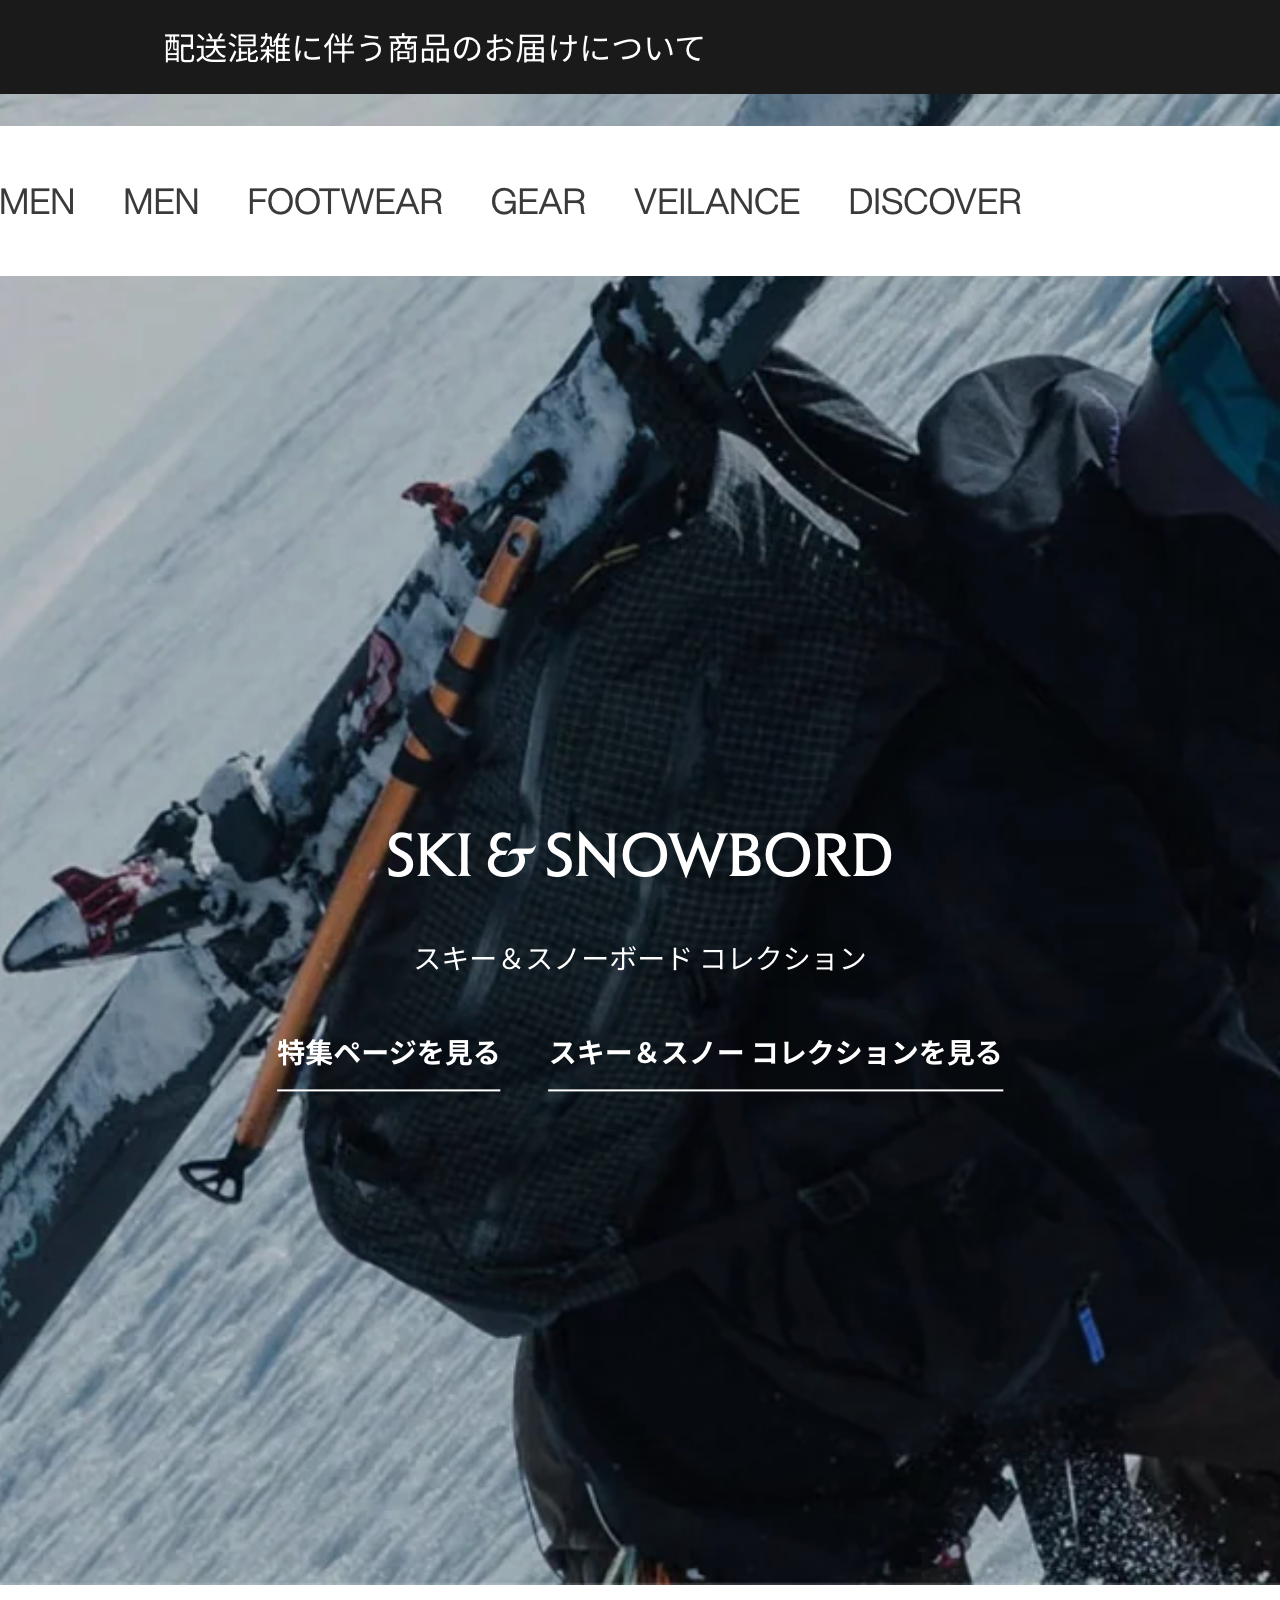
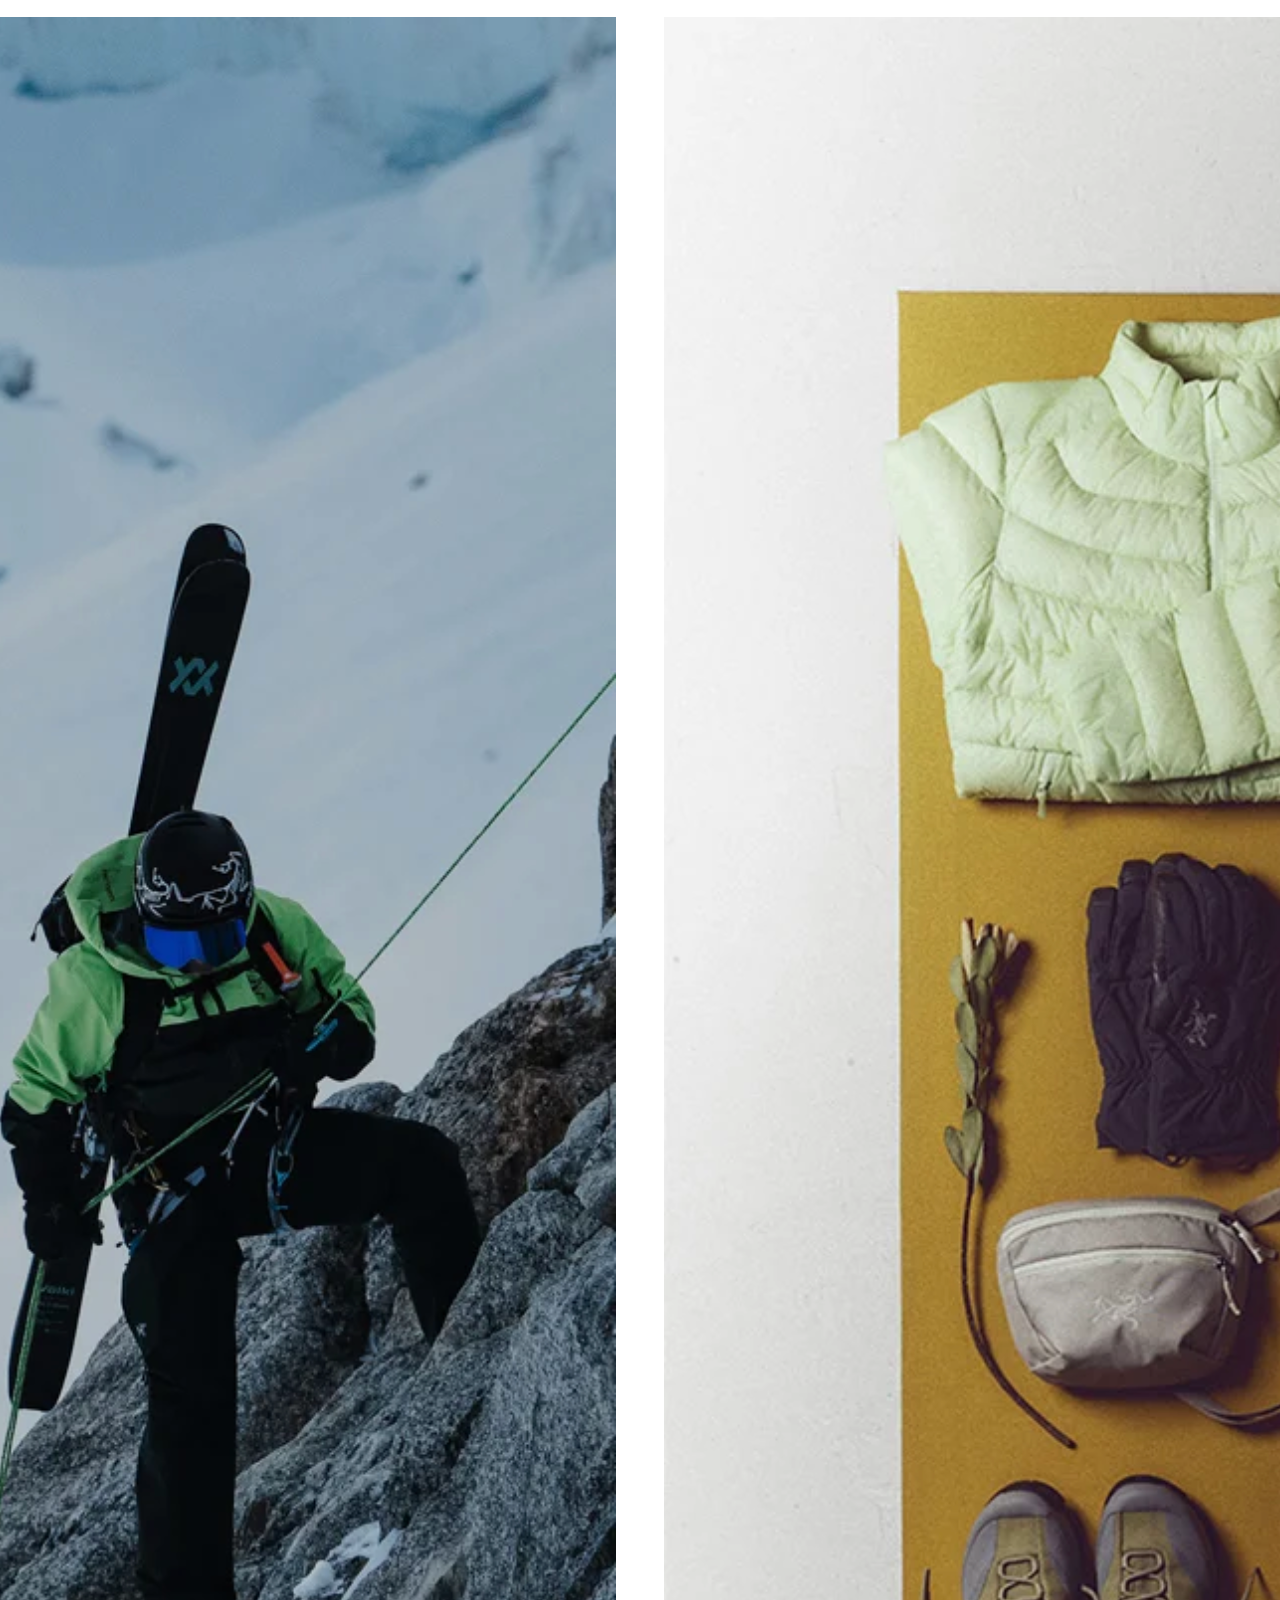
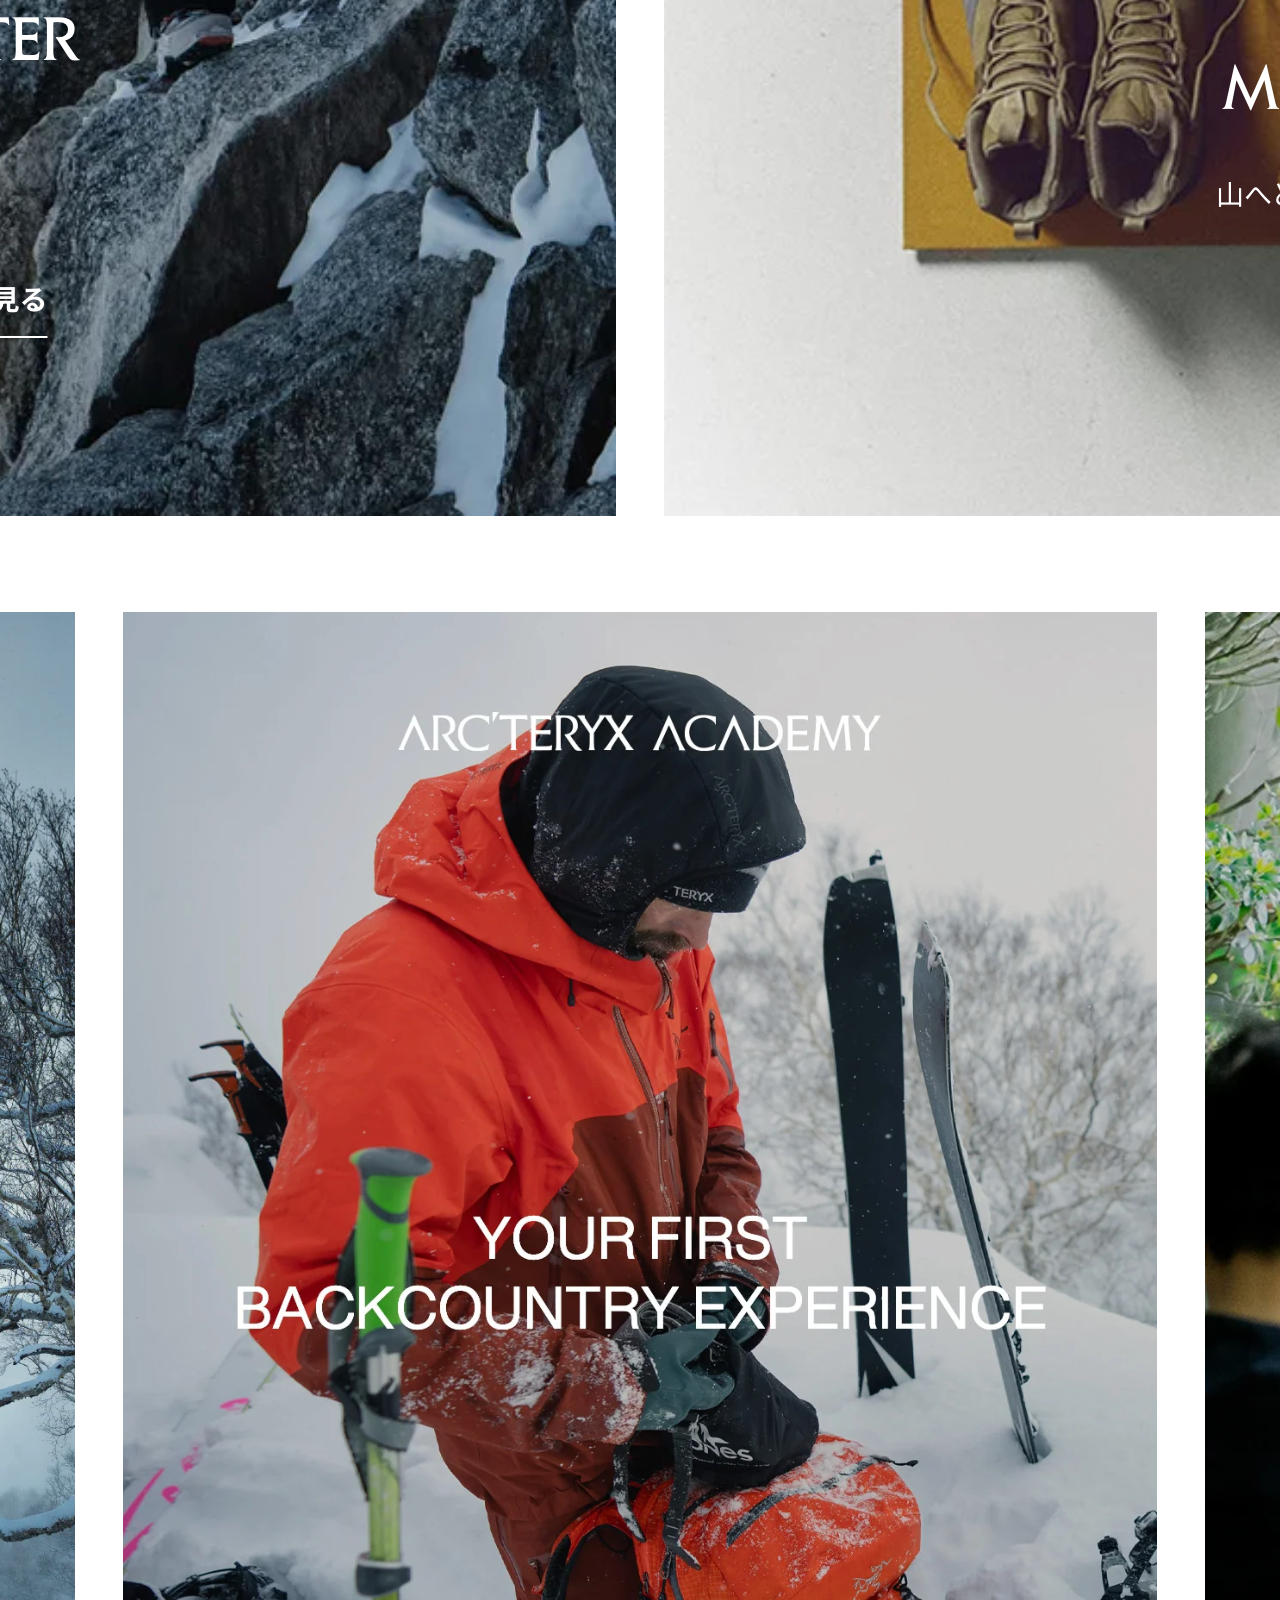
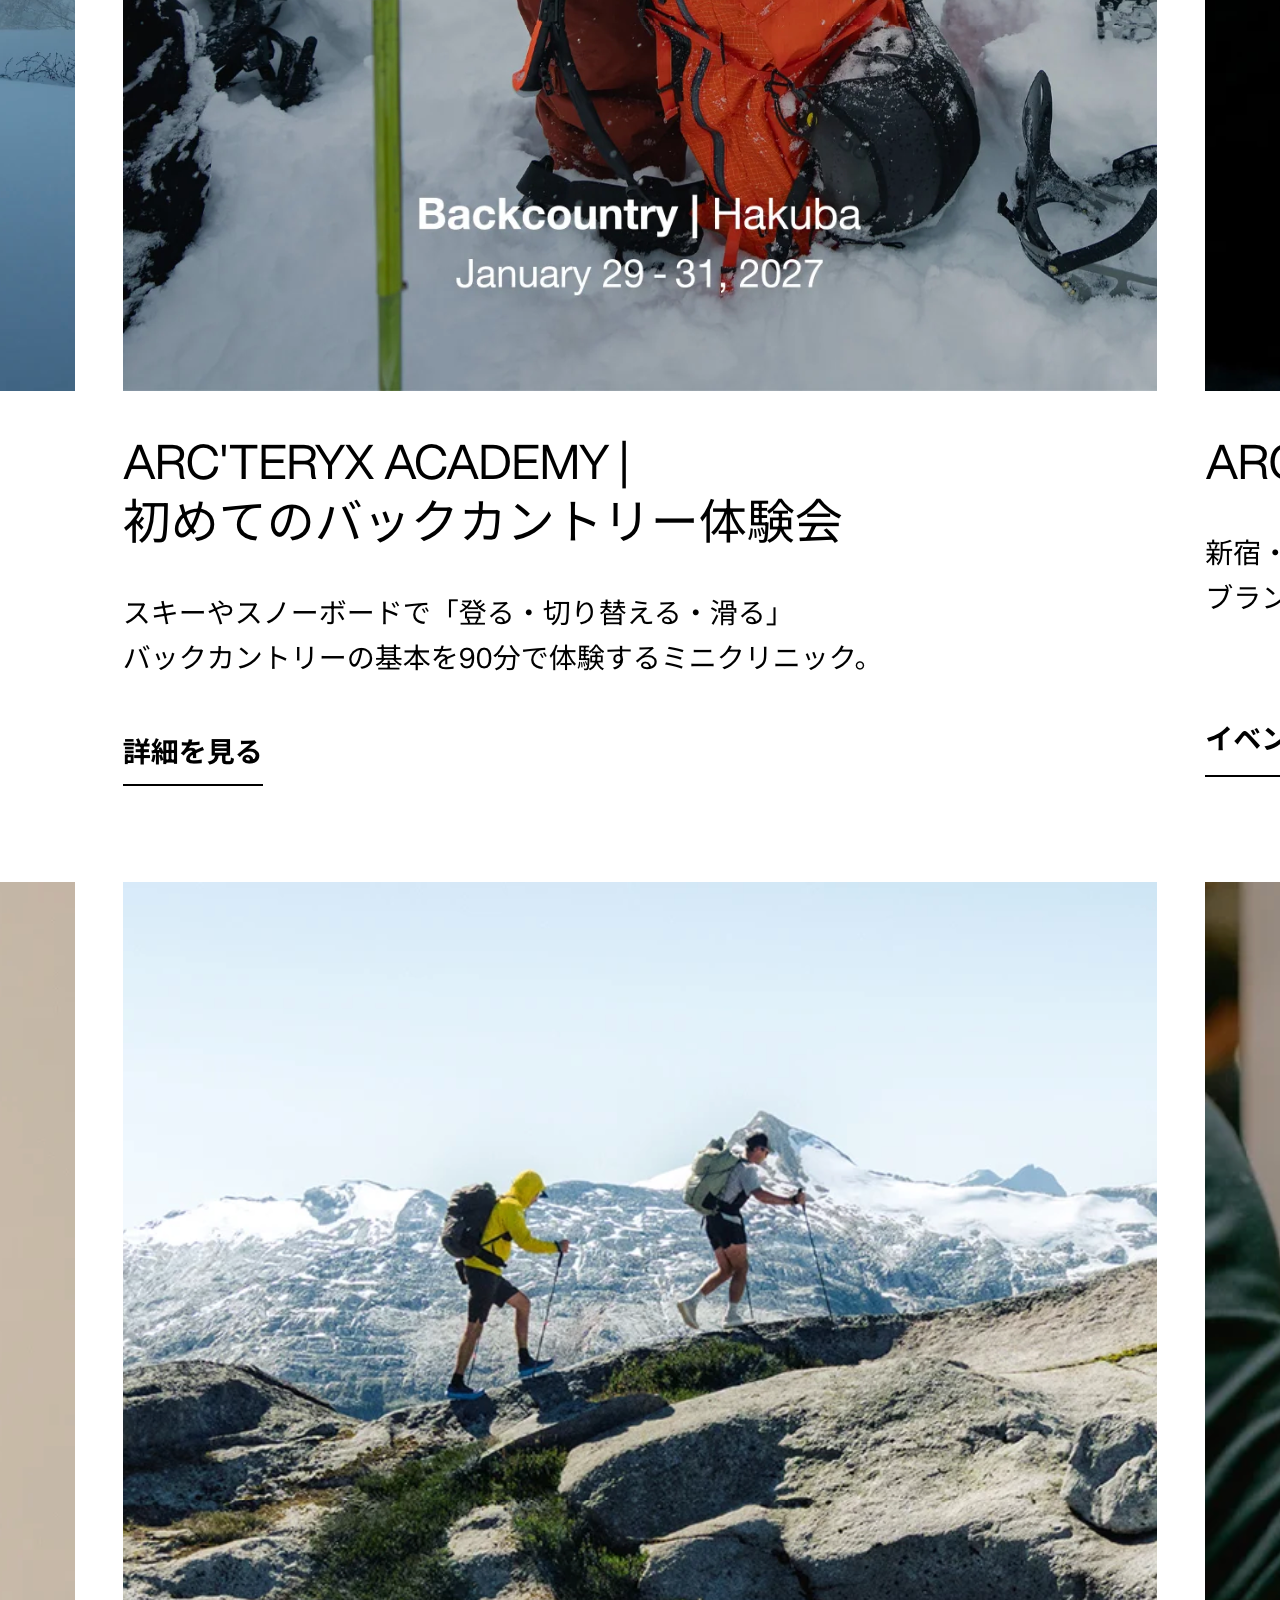
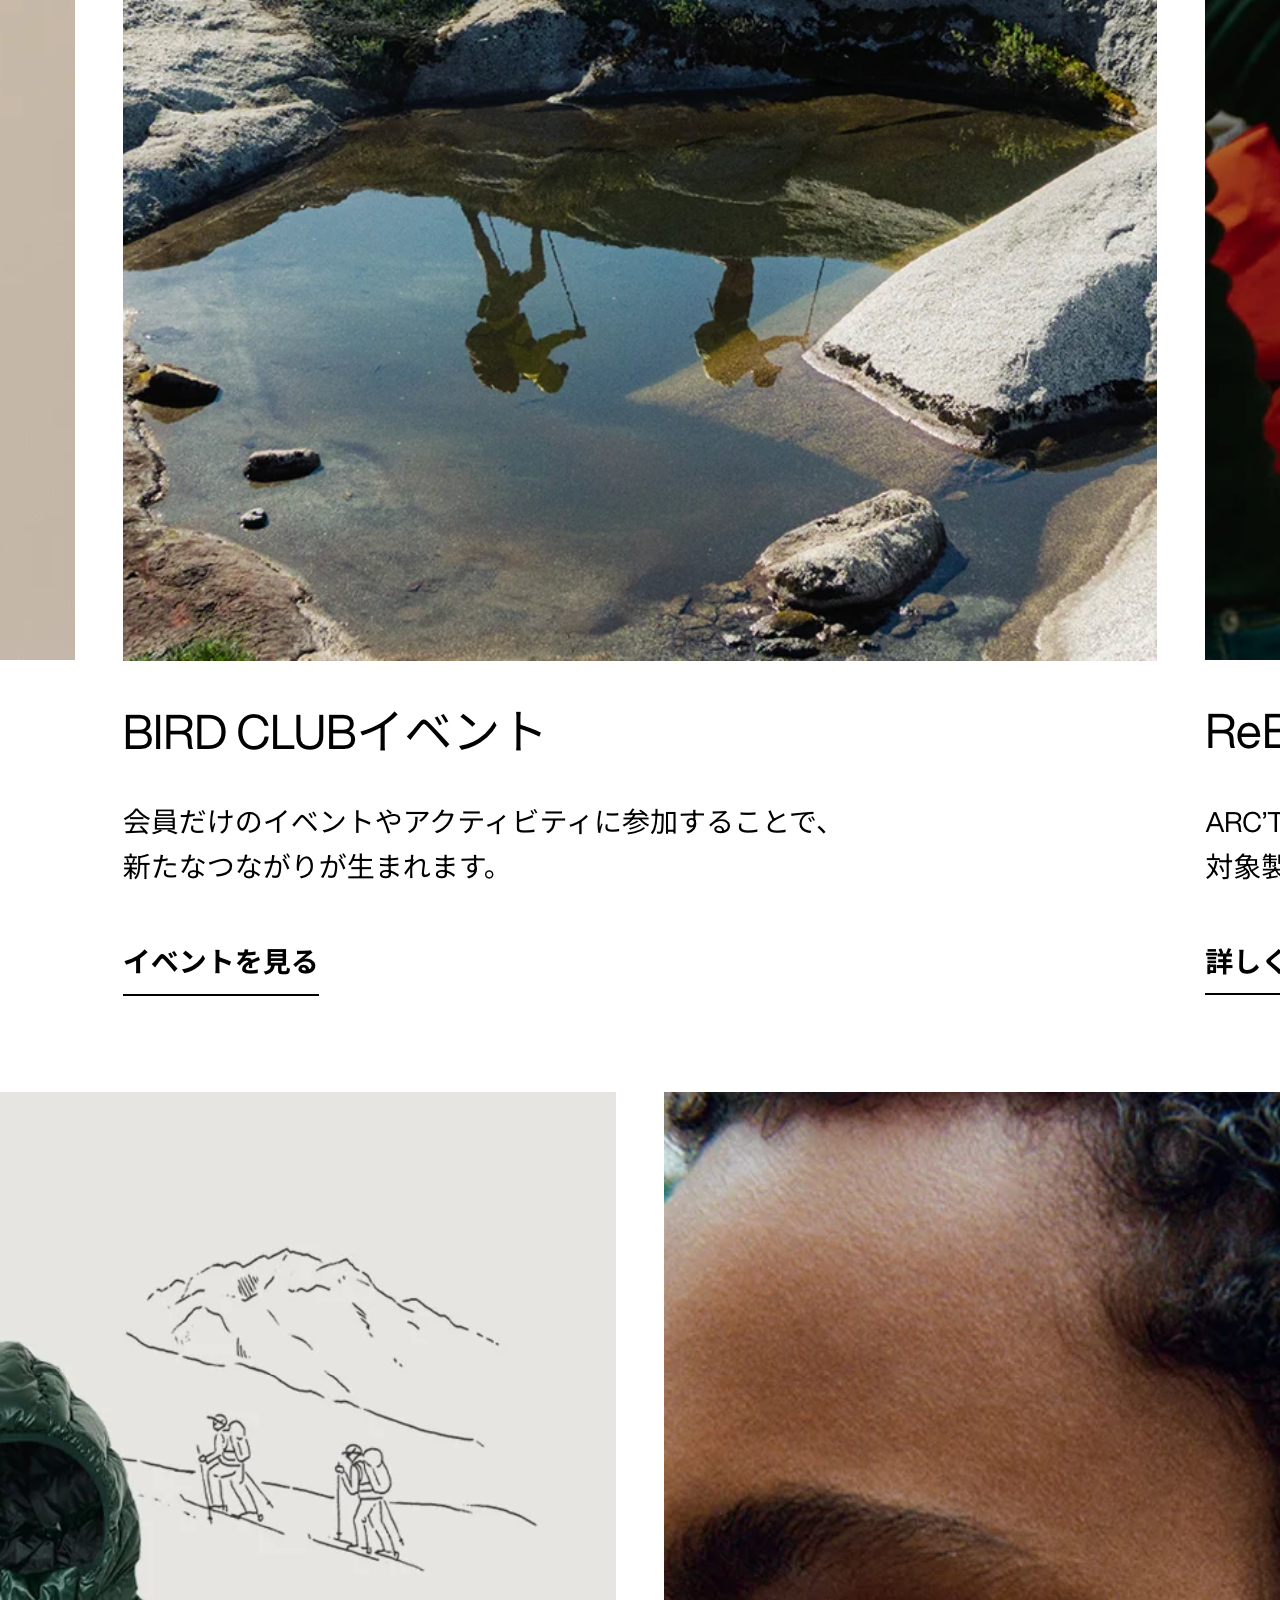
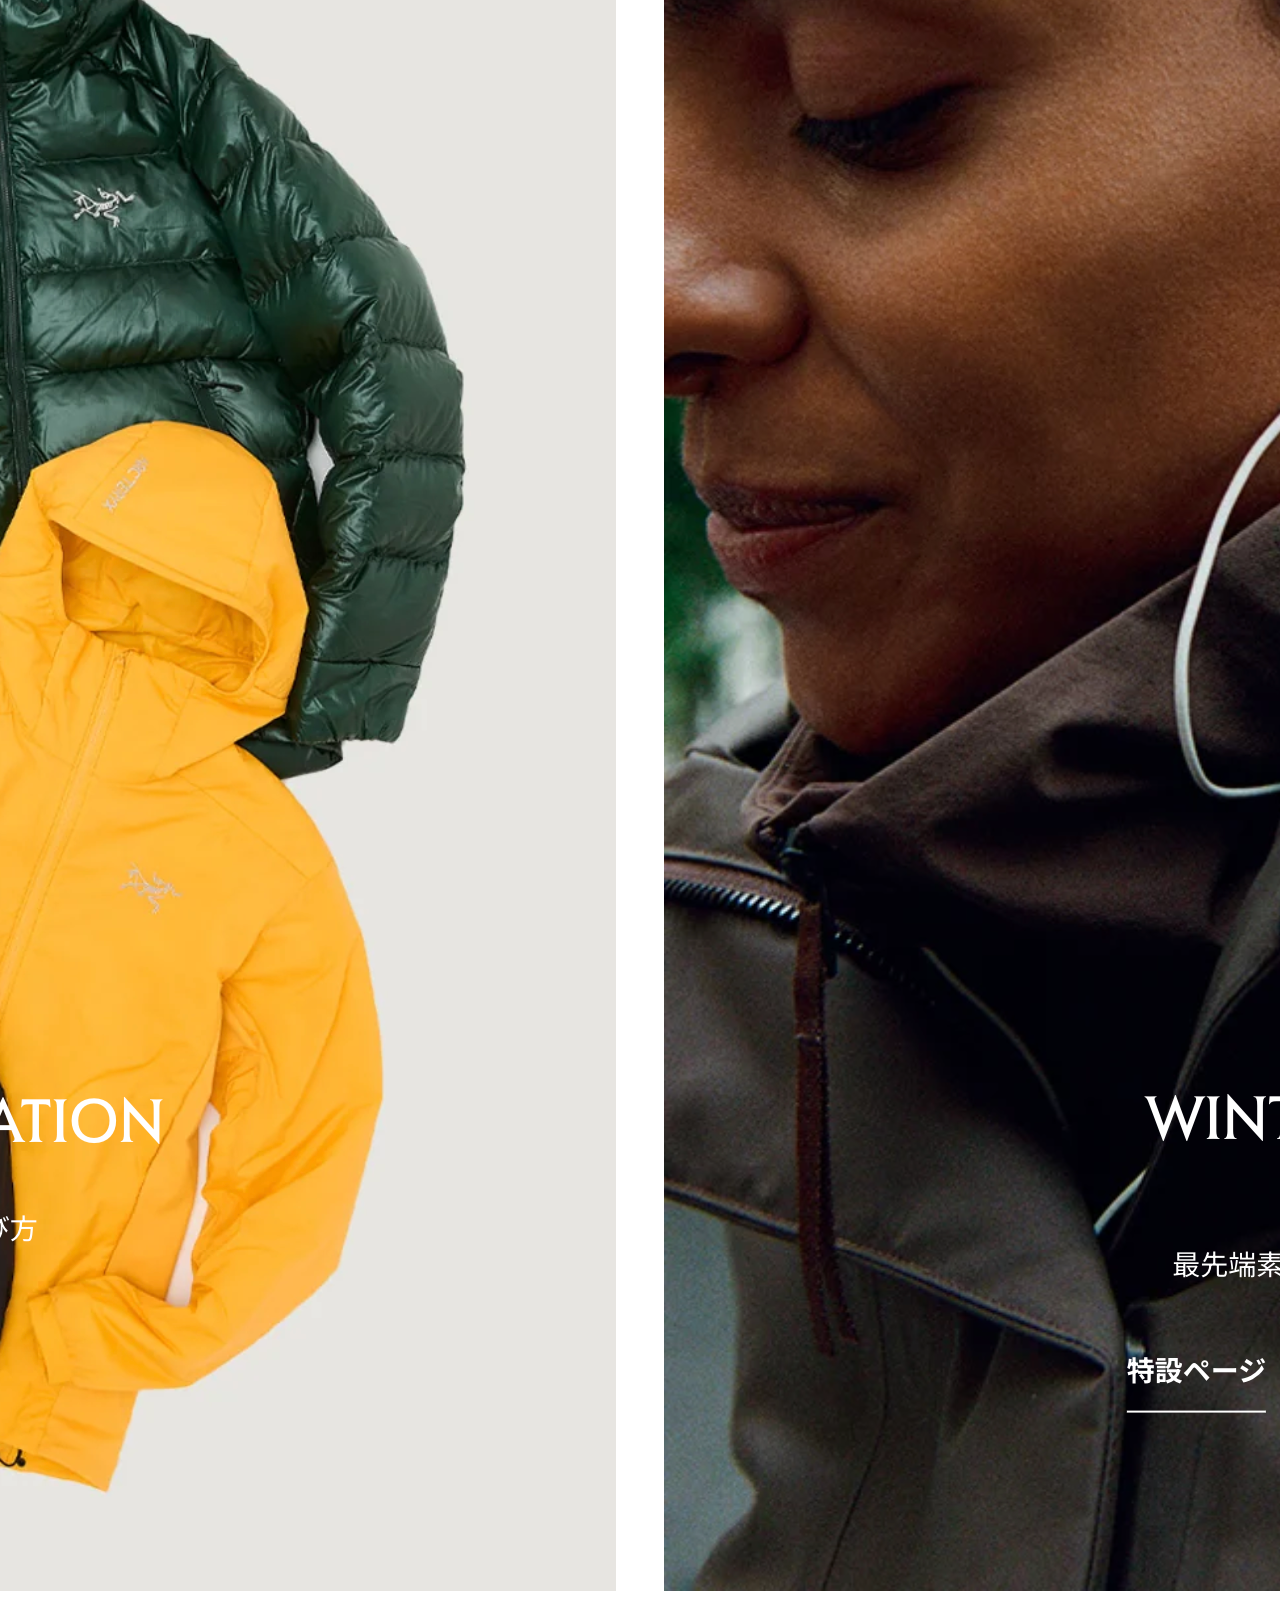
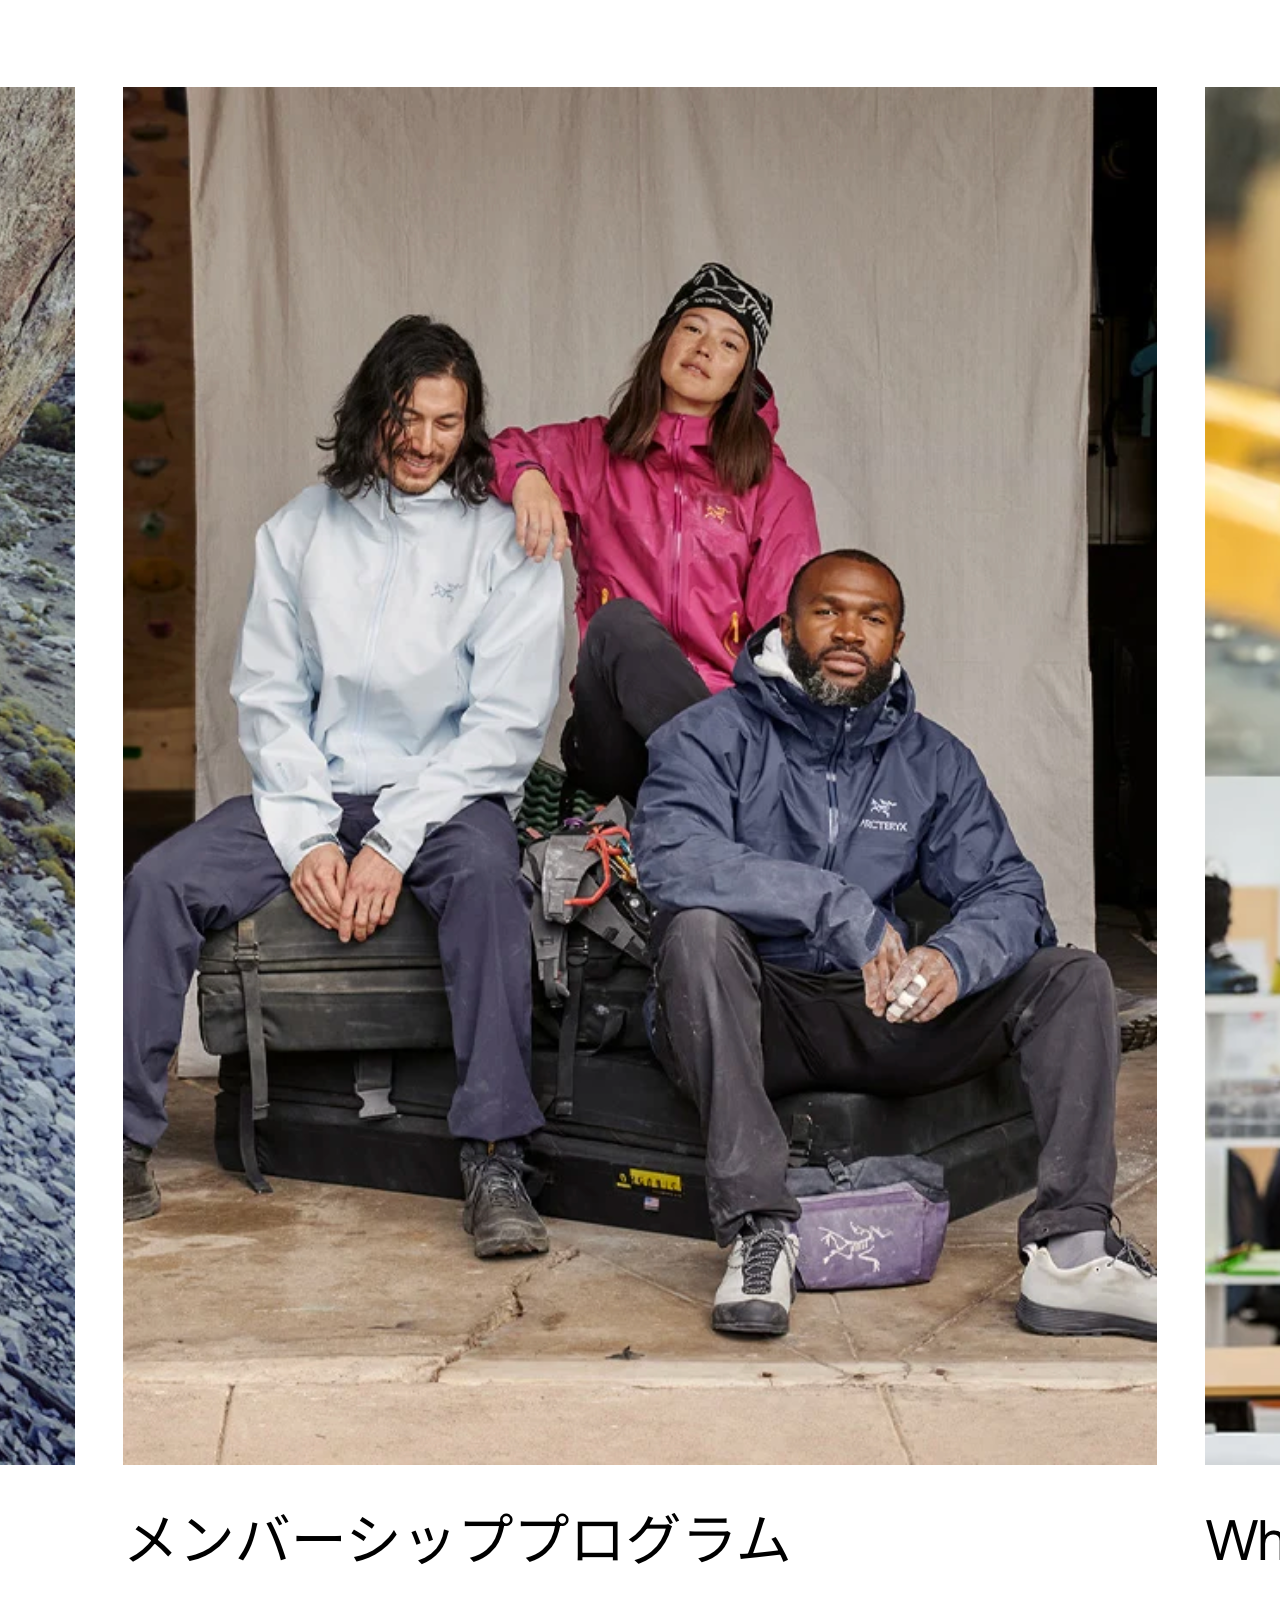
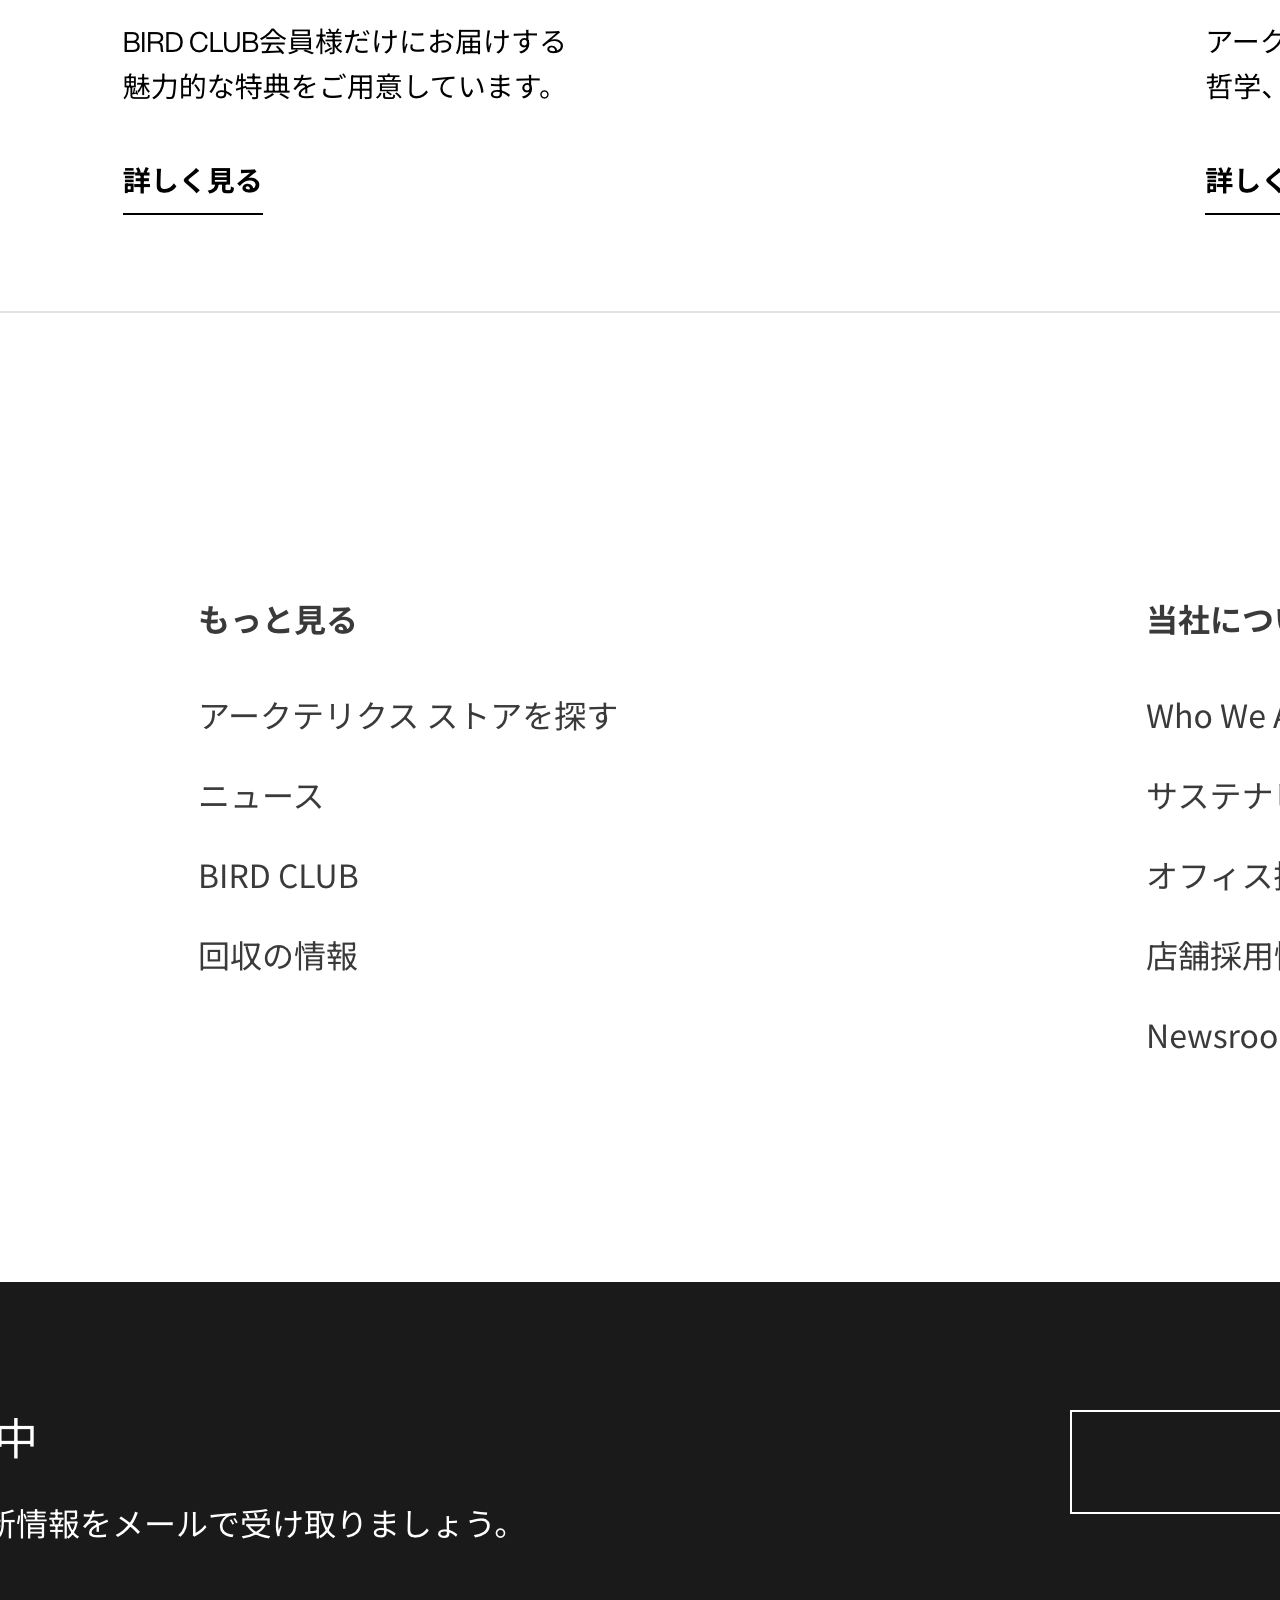
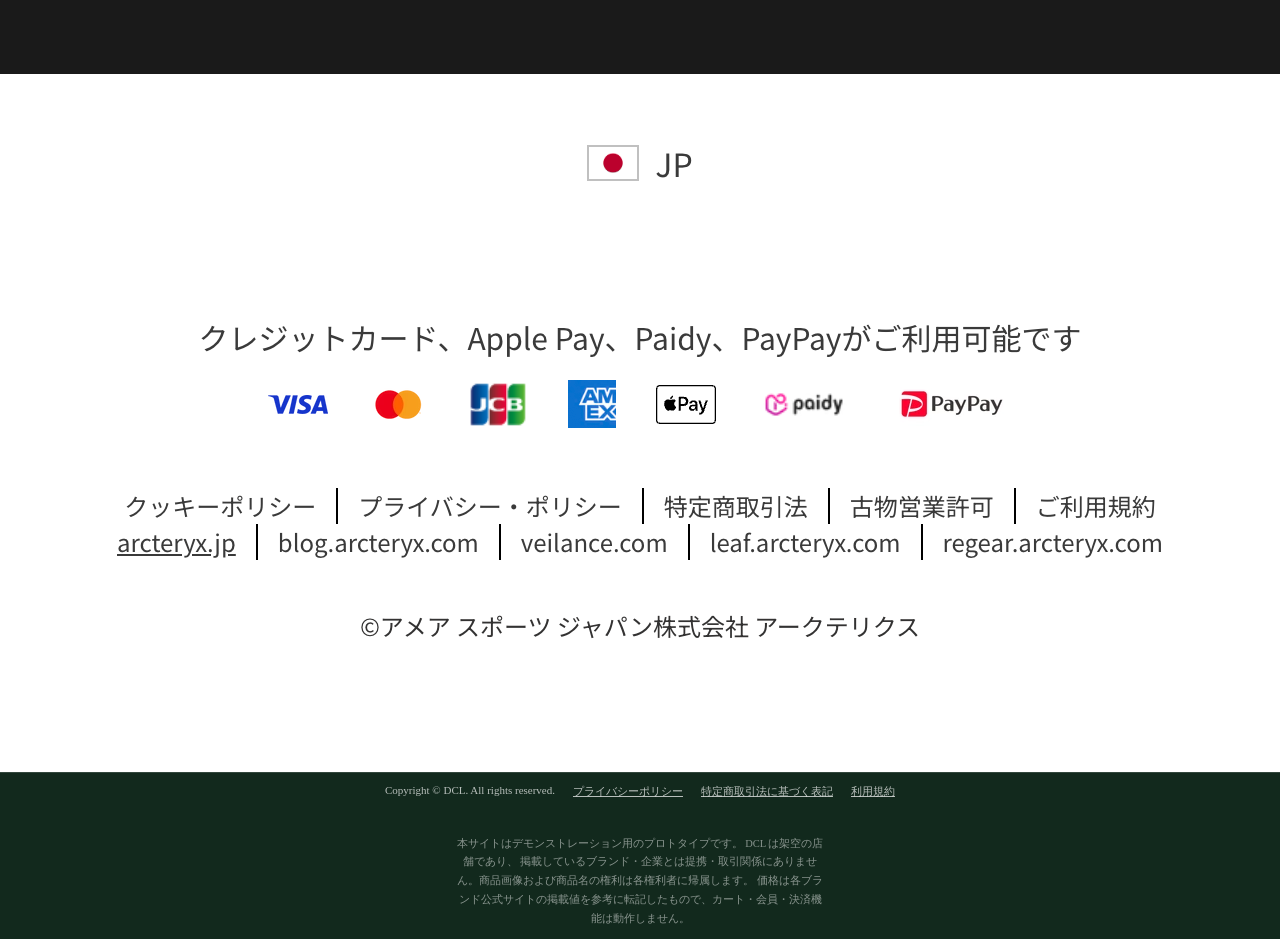
==== arc.html @ 25bb0208 "Add Arcteryx" ====
<!DOCTYPE html>
<html lang="ja">
<head>
<meta charset="UTF-8">
<meta name="viewport" content="width=device-width, initial-scale=1">
<title>ARC | Service Agent Demo</title>
<meta name="description" content="Service Agentのデモンストレーション用モックアップページです。画面キャプチャにBotBonnie WebChatを設置しています。">
<meta name="robots" content="noindex, nofollow">
<meta name="format-detection" content="telephone=no">

<style>
  /* ============================================================
     画像サイズ調整用の設定値
     --pc-img-w     : dcl-fullpage.png の実寸幅（px単位の数値のみ）
     --pc-content-w : そのキャプチャ内のコンテンツ部分の幅（px単位の数値のみ）
     例）1440px幅でキャプチャし、コンテンツ幅が1200pxの場合
         --pc-img-w: 1440;  --pc-content-w: 1200;
     ※画像幅＝コンテンツ幅（両端に余白がない）ならどちらも同じ値でOK
     ============================================================ */
  :root{
    --green:#1a3b2b;
    --green-d:#12291d;
    --pc-img-w: 1200;
    --pc-content-w: 1200;
    --bp-pc: 1200px;   /* PC表示の下限 */
    --bp-sp: 640px;    /* スマホ画像に切り替える上限 */
  }

  html,body{margin:0;padding:0;}
  html,body{overflow-x:hidden;}   /* 画面幅を超えた部分はカット（横スクロールを出さない） */
  body{
    background:#fff;
    -webkit-text-size-adjust:100%;
  }
  a{color:inherit;text-decoration:none}
  .page{
    display:flex;
    justify-content:center;        /* 中央揃え（左右均等にカット） */
    align-items:flex-start;
    width:100%;
    overflow:hidden;
  }
  .page__img{
    display:block;
    flex:none;
    height:auto;
    max-width:none;                /* 既定の縮小を無効化 */
    width:auto;                    /* 幅1200px以上：リサイズなし＝実寸100%表示 */
    image-rendering:auto;
  }

/* ---------- フッター ---------- */
.footer{background:var(--green-d);color:rgba(255,255,255,.86);font-size:12px}
.footer__top{
  max-width:var(--max);margin:0 auto;padding:clamp(30px,4vw,52px) var(--pad) clamp(20px,2.6vw,34px);
  display:grid;grid-template-columns:minmax(0,1fr) auto;gap:28px;align-items:start;
  border-bottom:1px solid rgba(255,255,255,.14);
}
.footer__signup-lead{font-family:var(--font-display);font-size:13px;font-weight:700;letter-spacing:.06em;color:#fff;margin-bottom:12px}
.signup{display:flex;gap:8px;max-width:460px}
.signup input{
  flex:1 1 auto;min-width:0;padding:11px 14px;border:1px solid rgba(255,255,255,.35);background:transparent;color:#fff;font-size:13px;border-radius:var(--radius);
}
.signup input::placeholder{color:rgba(255,255,255,.55)}
.signup .btn--solid{background:#fff;color:var(--green-d);border-color:#fff;white-space:nowrap}
.signup .btn--solid:hover{background:rgba(255,255,255,.85)}
.footer__note{font-size:11px;color:rgba(255,255,255,.6);margin-top:9px}
.footer__note a{text-decoration:underline}
.footer__social-lead{font-size:11px;letter-spacing:.1em;color:rgba(255,255,255,.7);margin-bottom:10px}
.footer__social ul{display:flex;gap:10px}
.footer__social a{
  width:32px;height:32px;border-radius:50%;border:1px solid rgba(255,255,255,.35);
  display:grid;place-items:center;font-size:13px;
}
.footer__social a:hover{background:rgba(255,255,255,.14)}

.footer__cols{
  max-width:var(--max);margin:0 auto;padding:clamp(26px,3.4vw,44px) var(--pad);
  display:grid;grid-template-columns:repeat(4,1fr);gap:clamp(18px,2.6vw,40px);
}
.footer__col h3{font-size:12px;font-weight:700;color:#fff;letter-spacing:.08em;margin-bottom:12px}
.footer__col li{margin-bottom:8px}
.footer__col a{color:rgba(255,255,255,.78)}
.footer__col a:hover{color:#fff;text-decoration:underline}

.footer__bottom{
  border-top:1px solid rgba(255,255,255,.14);
  max-width:var(--max);margin:0 auto;padding:clamp(22px,3vw,36px) var(--pad) 40px;
  display:flex;flex-direction:column;align-items:center;gap:14px;text-align:center;
}
.footer__logo{width:min(220px,60vw);height:auto;opacity:.95}
.footer__legal{display:flex;flex-wrap:wrap;gap:6px 18px;justify-content:center;font-size:11px;color:rgba(255,255,255,.7)}
.footer__legal a{text-decoration:underline}
.footer__disclaimer{font-family:var(--font-copy);font-size:10.5px;line-height:1.8;color:rgba(255,255,255,.5);max-width:70ch}

  /* 幅1200px未満：コンテンツ部分が画面幅に揃うように拡大／縮小
     （画像に左右の余白がある場合は、その分だけ拡大して両端をカット） */
  @media (max-width: 1199.98px){
    .page__img{
      width: calc(100vw * var(--pc-img-w) / var(--pc-content-w));
    }
  }

  /* 幅480px以下：スマホ用画像（picture の source で切り替え）を画面幅ぴったりに */
  @media (max-width: 640px){
    .page__img{
      width: 100vw;
    }
  }
</style>
</head>
<body>

<!-- ============ 画面キャプチャ（1ページ・リンクなし） ============ -->
<div class="page">
  <picture>
    <source media="(max-width: 640px)" srcset="assets/arc-sp.png">
    <img class="page__img" src="assets/arc-pc.png"
         alt="デモ用キャプチャ">
  </picture>
</div>

<!-- ============ フッター ============ -->
<footer class="footer">
  <div class="footer__bottom">
    <p class="footer__legal">
      <span>Copyright © DCL. All rights reserved.</span>
      <span><a href="#">プライバシーポリシー</a></span>
      <span><a href="#">特定商取引法に基づく表記</a></span>
      <span><a href="#">利用規約</a></span>
    </p>
    <p class="footer__disclaimer">
      本サイトはデモンストレーション用のプロトタイプです。 DCL は架空の店舗であり、
      掲載しているブランド・企業とは提携・取引関係にありません。商品画像および商品名の権利は各権利者に帰属します。
      価格は各ブランド公式サイトの掲載値を参考に転記したもので、カート・会員・決済機能は動作しません。
    </p>
  </div>
</footer>
<!-- ============ BotBonnie WebChat ============ -->
<script>
  // BotBonnie の API トークン / API シークレット / CRM 暗号鍵は、静的なフロントエンドに絶対に置かないこと。
  // ↓ デモ用アカウントの Page ID に差し替えて使用
  const BOTBONNIE_PAGE_ID = "page-86eb853ff64e474aba0bb2c1";

  window.BBAsyncInit = function () {
    BB.init({
      appId: BOTBONNIE_PAGE_ID
    });
  };
</script>
<script async type="text/javascript" src="https://asset.botbonnie.com/sdk/sdk.js"></script>
</body>
</html>
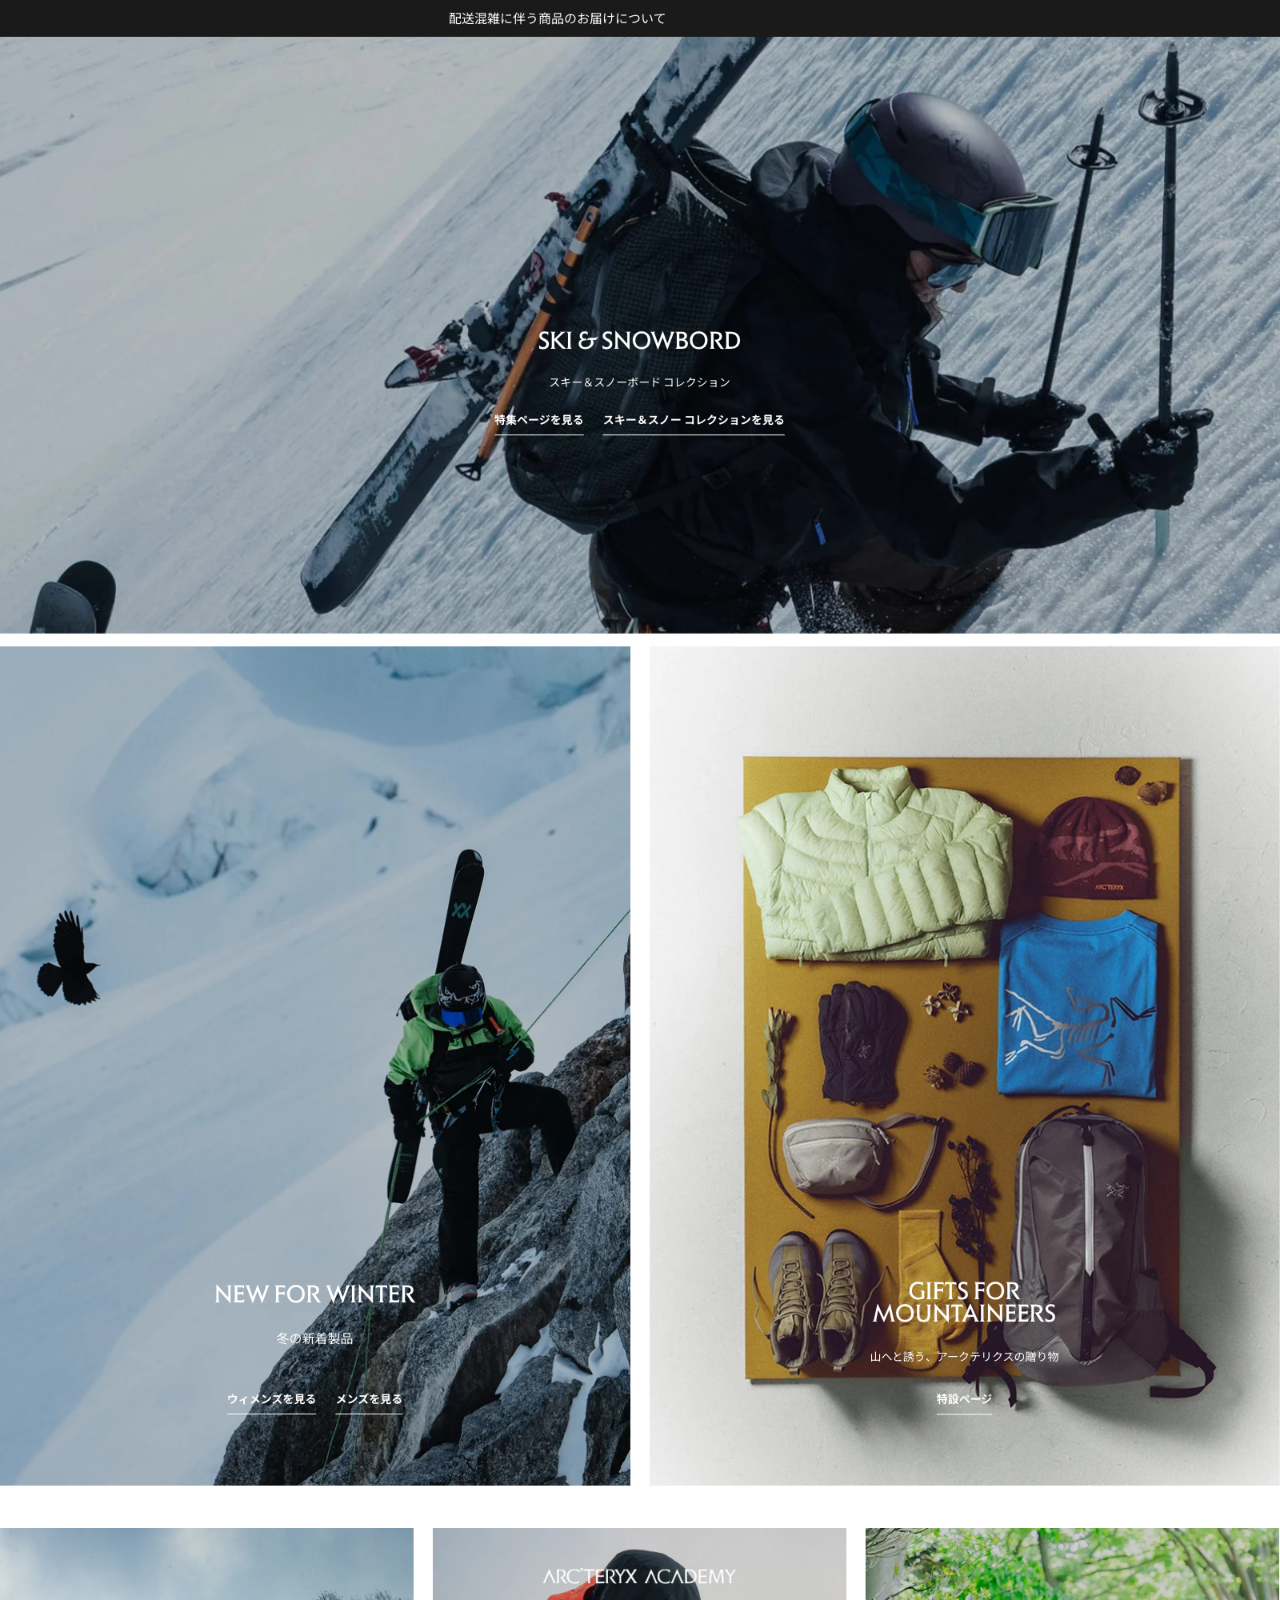
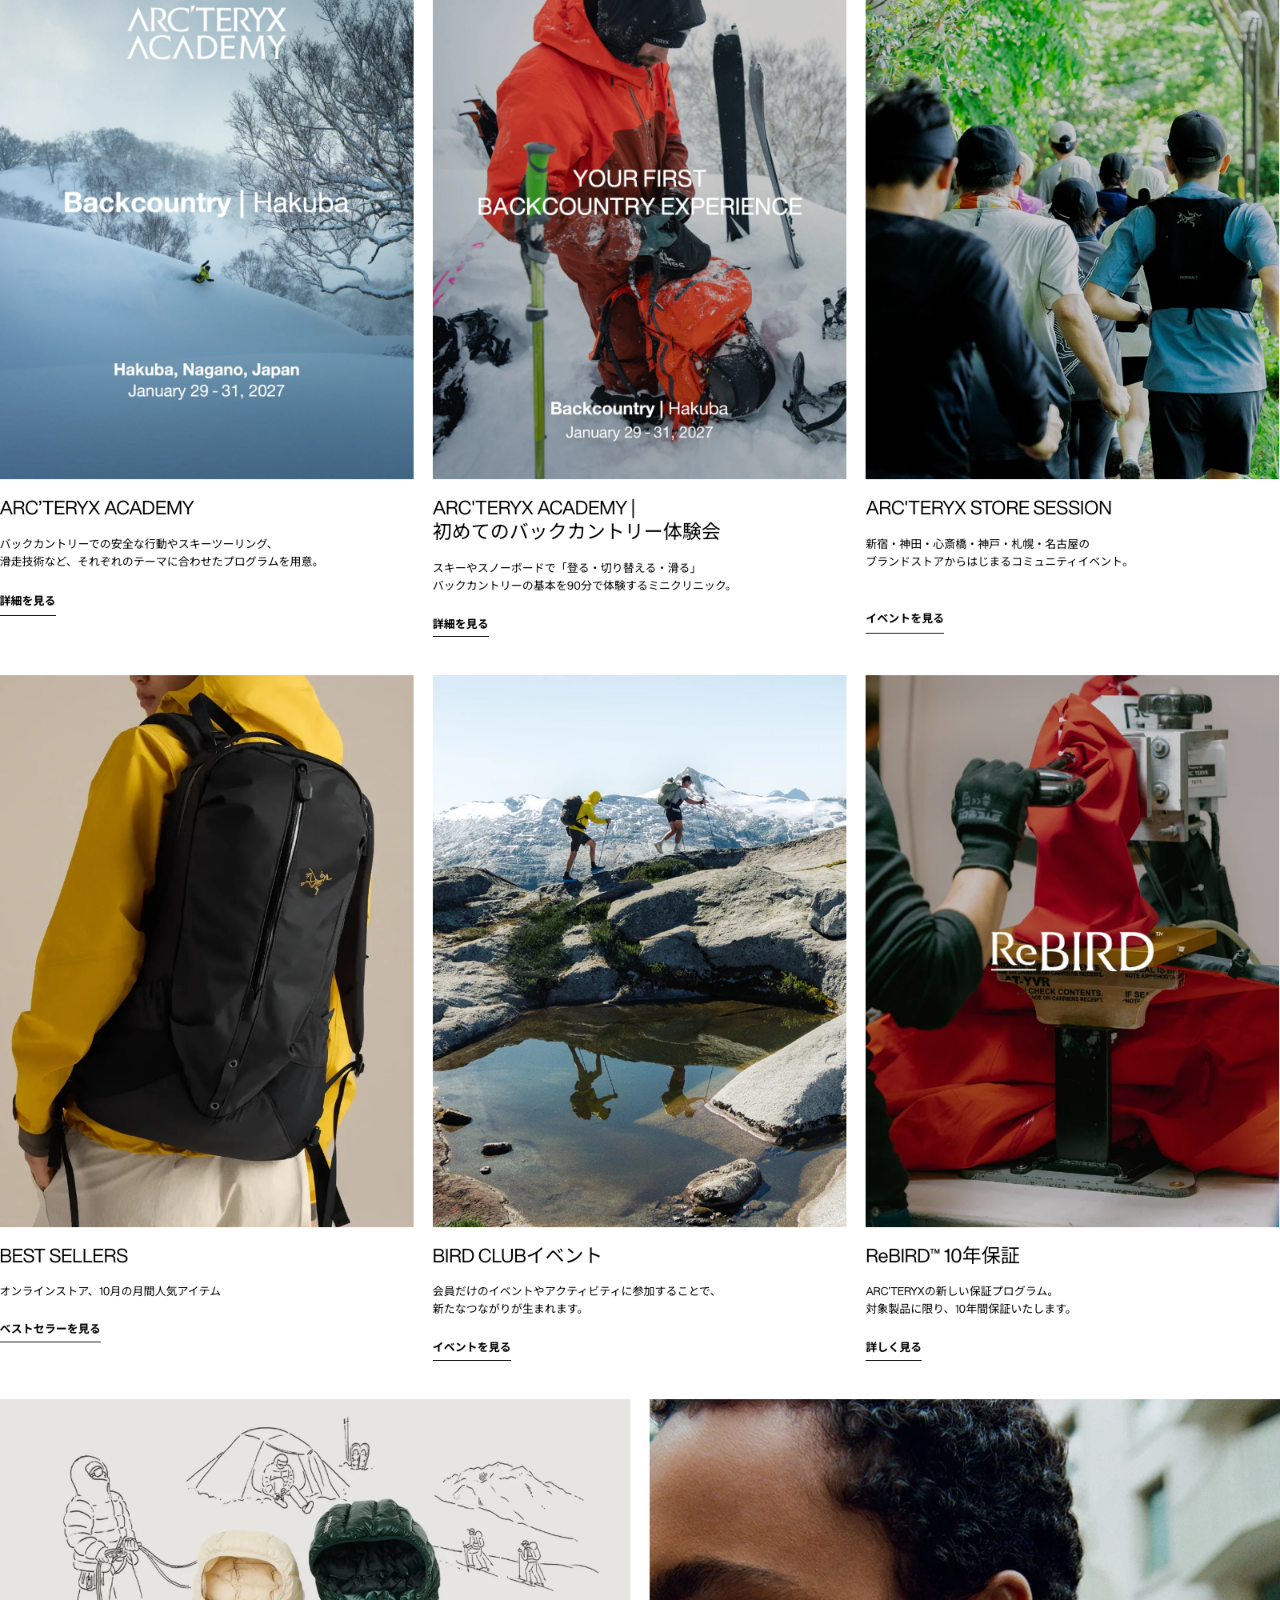
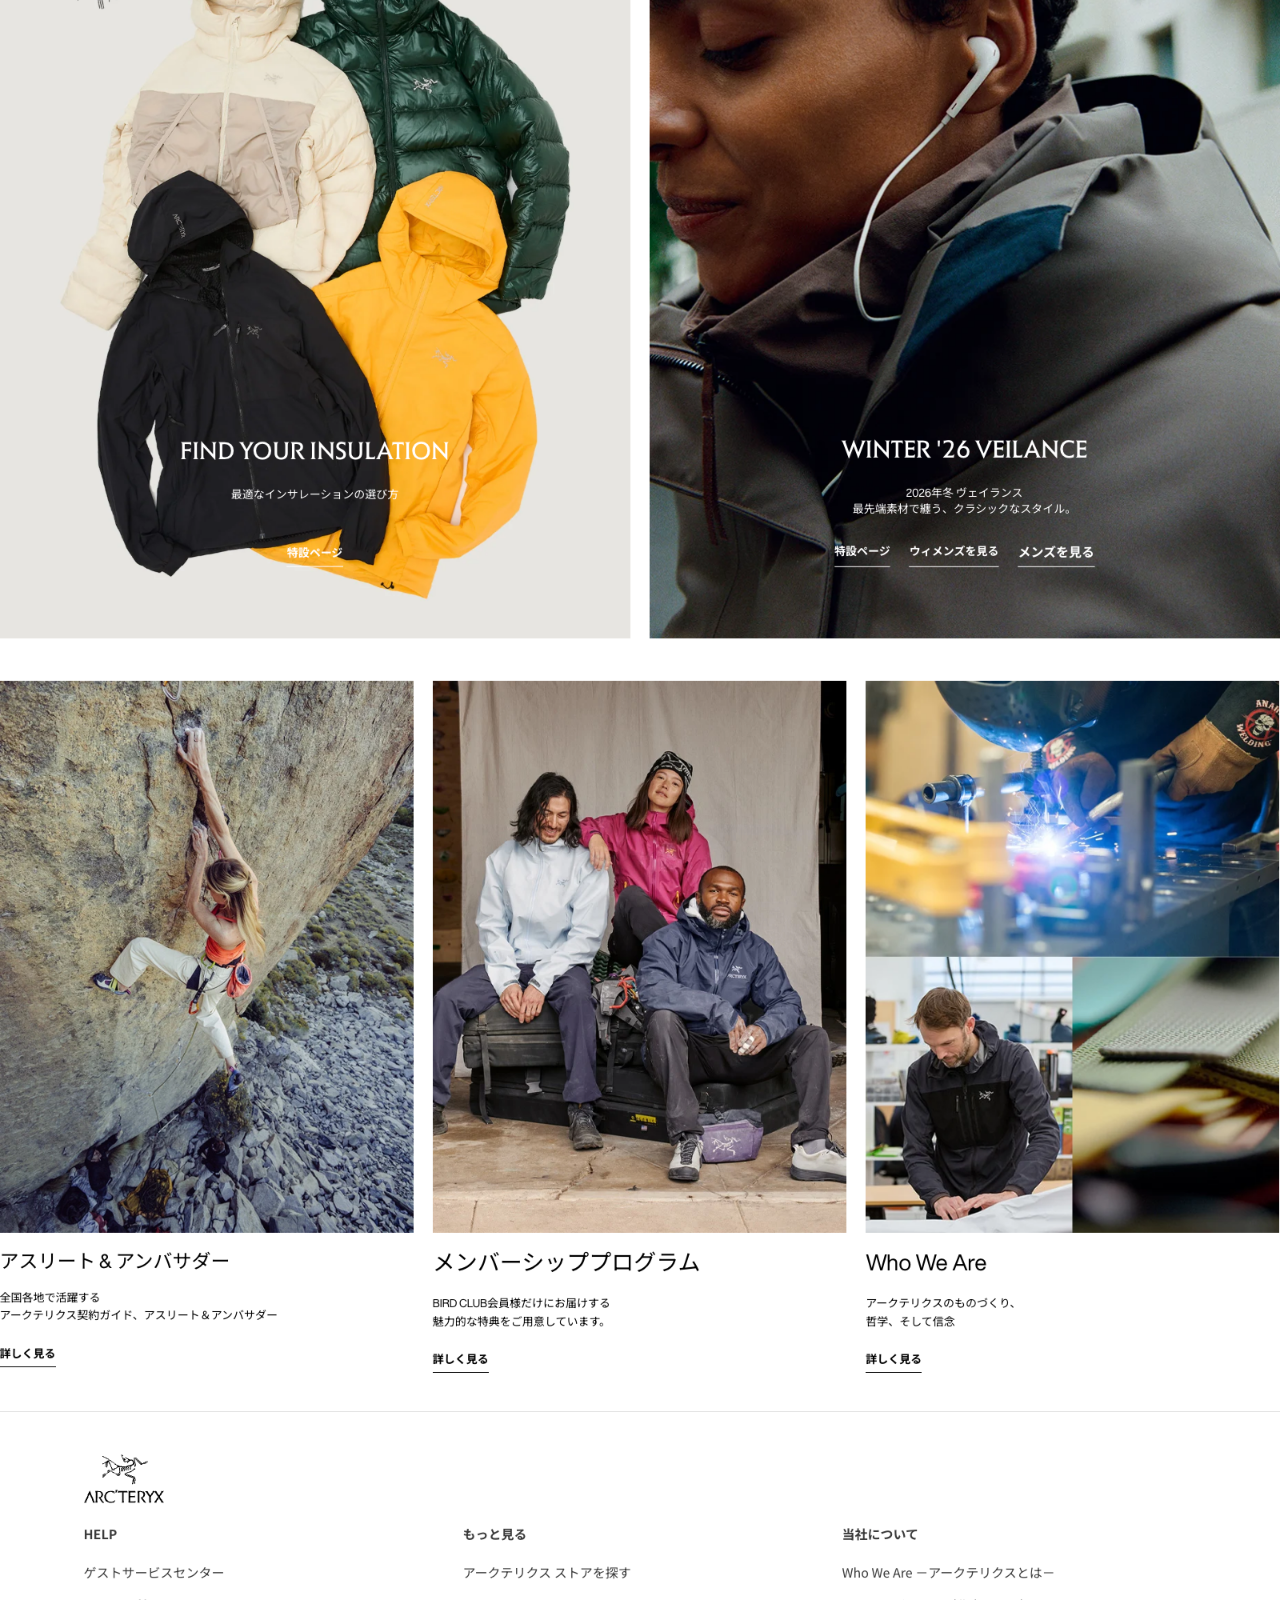
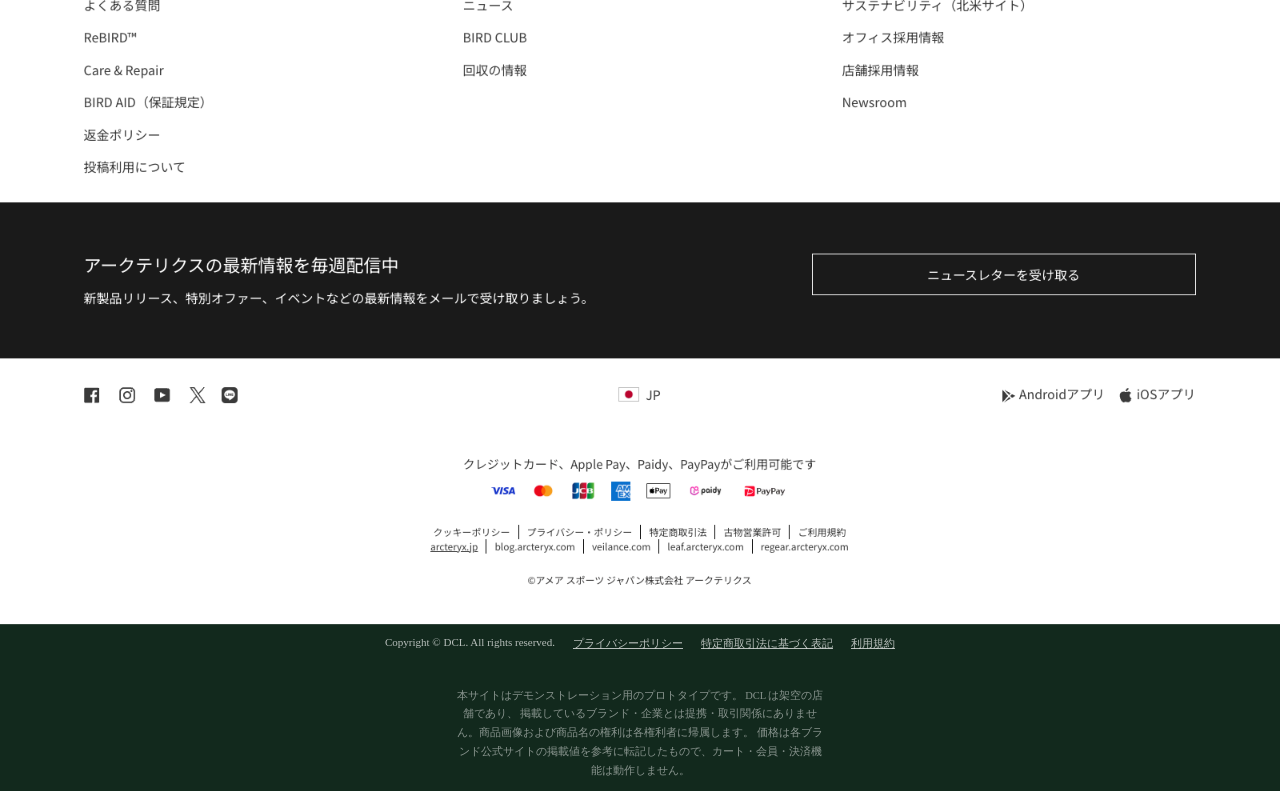
==== commit 3b4b6b4e: "PC size" ====
--- a/arc.html
+++ b/arc.html
@@ -20,9 +20,9 @@
   :root{
     --green:#1a3b2b;
     --green-d:#12291d;
-    --pc-img-w: 1200;
-    --pc-content-w: 1200;
-    --bp-pc: 1200px;   /* PC表示の下限 */
+    --pc-img-w: 1600;
+    --pc-content-w: 1600;
+    --bp-pc: 1600px;   /* PC表示の下限 */
     --bp-sp: 640px;    /* スマホ画像に切り替える上限 */
   }
 
@@ -95,7 +95,7 @@
 
   /* 幅1200px未満：コンテンツ部分が画面幅に揃うように拡大／縮小
      （画像に左右の余白がある場合は、その分だけ拡大して両端をカット） */
-  @media (max-width: 1199.98px){
+  @media (max-width: 1599.98px){
     .page__img{
       width: calc(100vw * var(--pc-img-w) / var(--pc-content-w));
     }
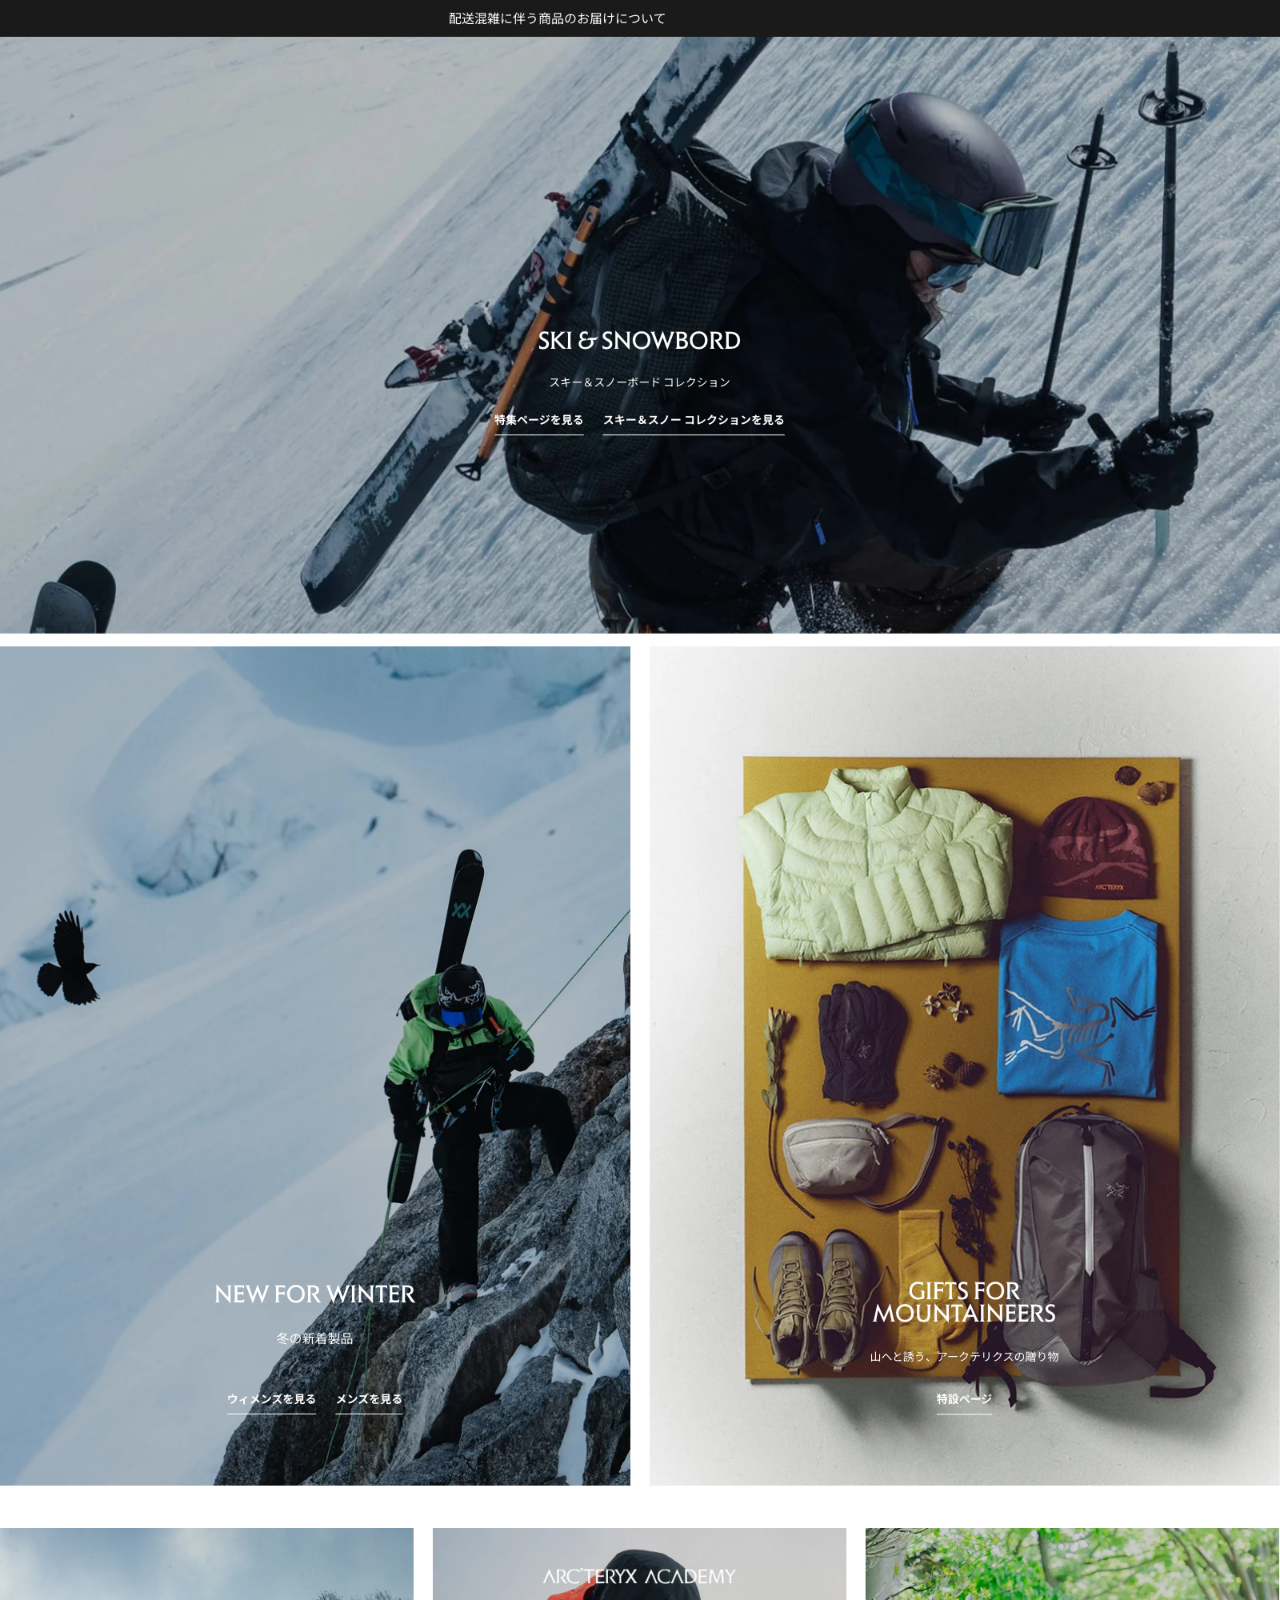
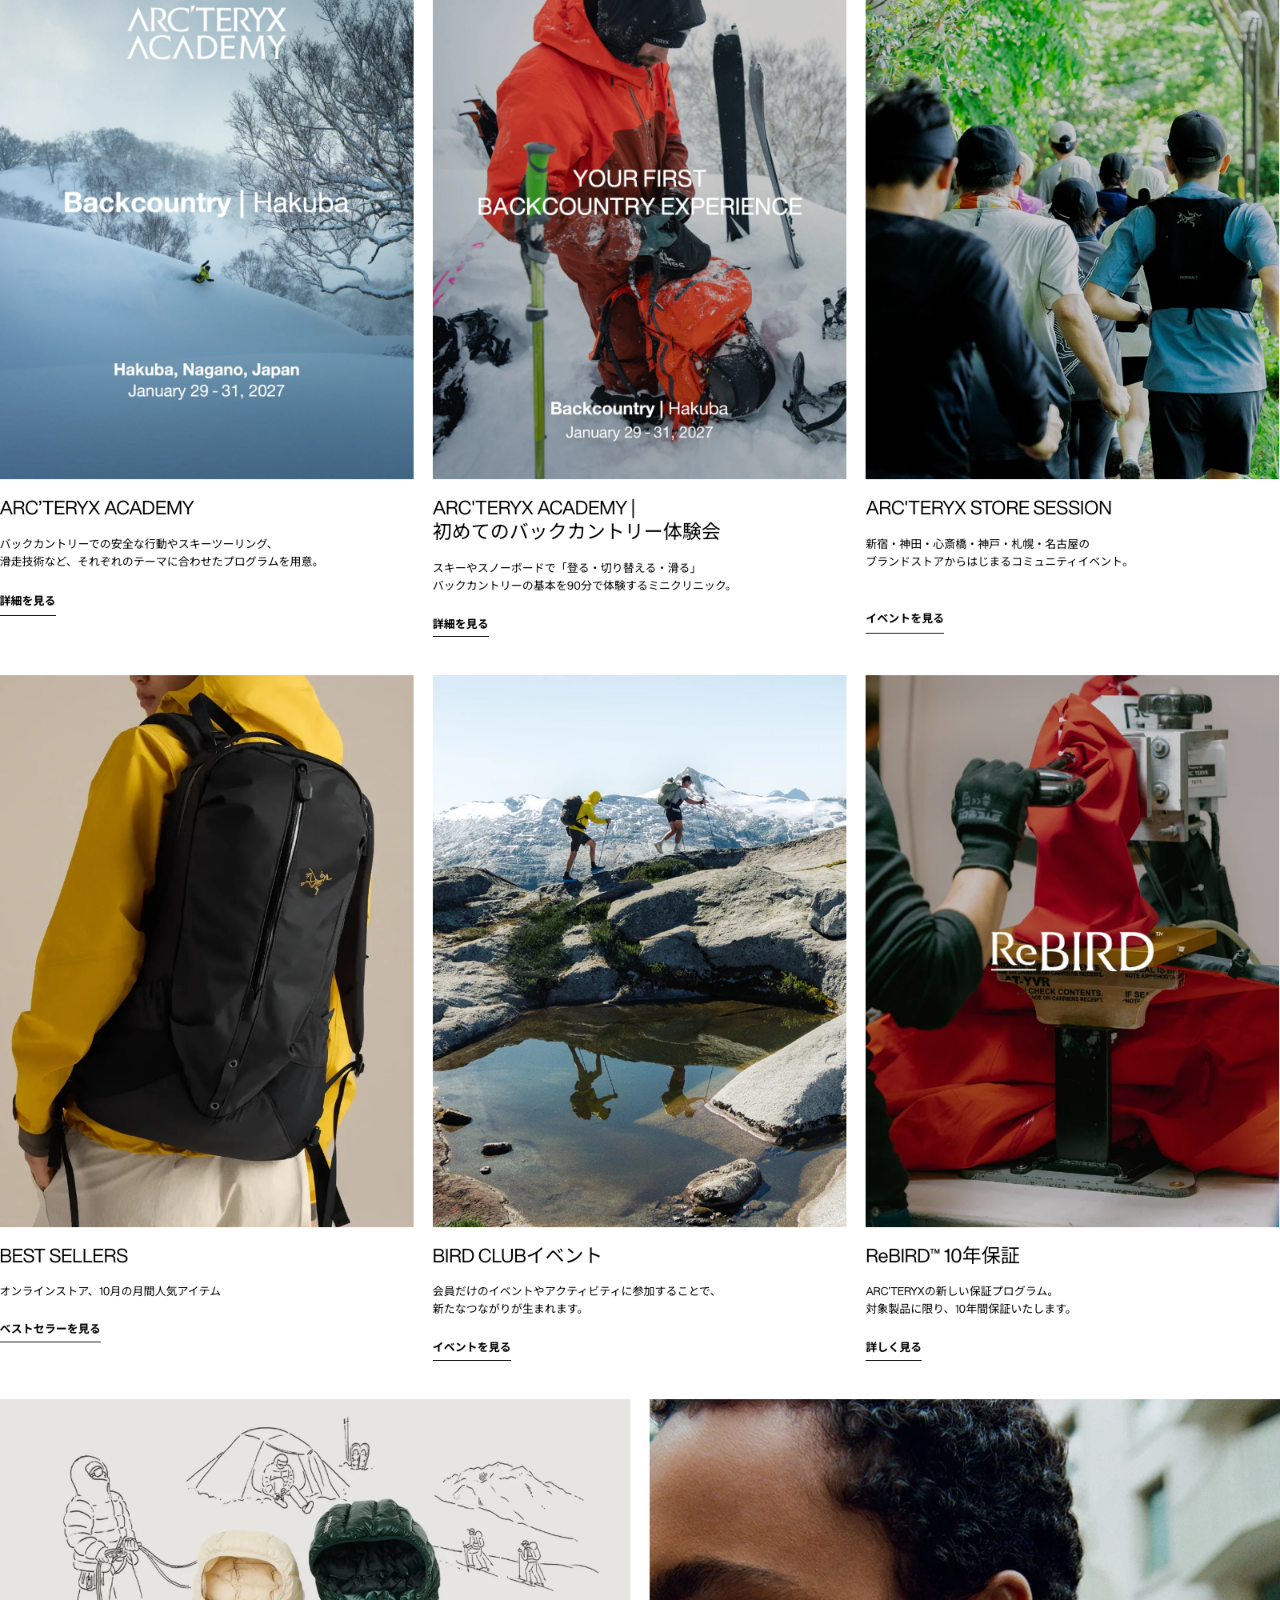
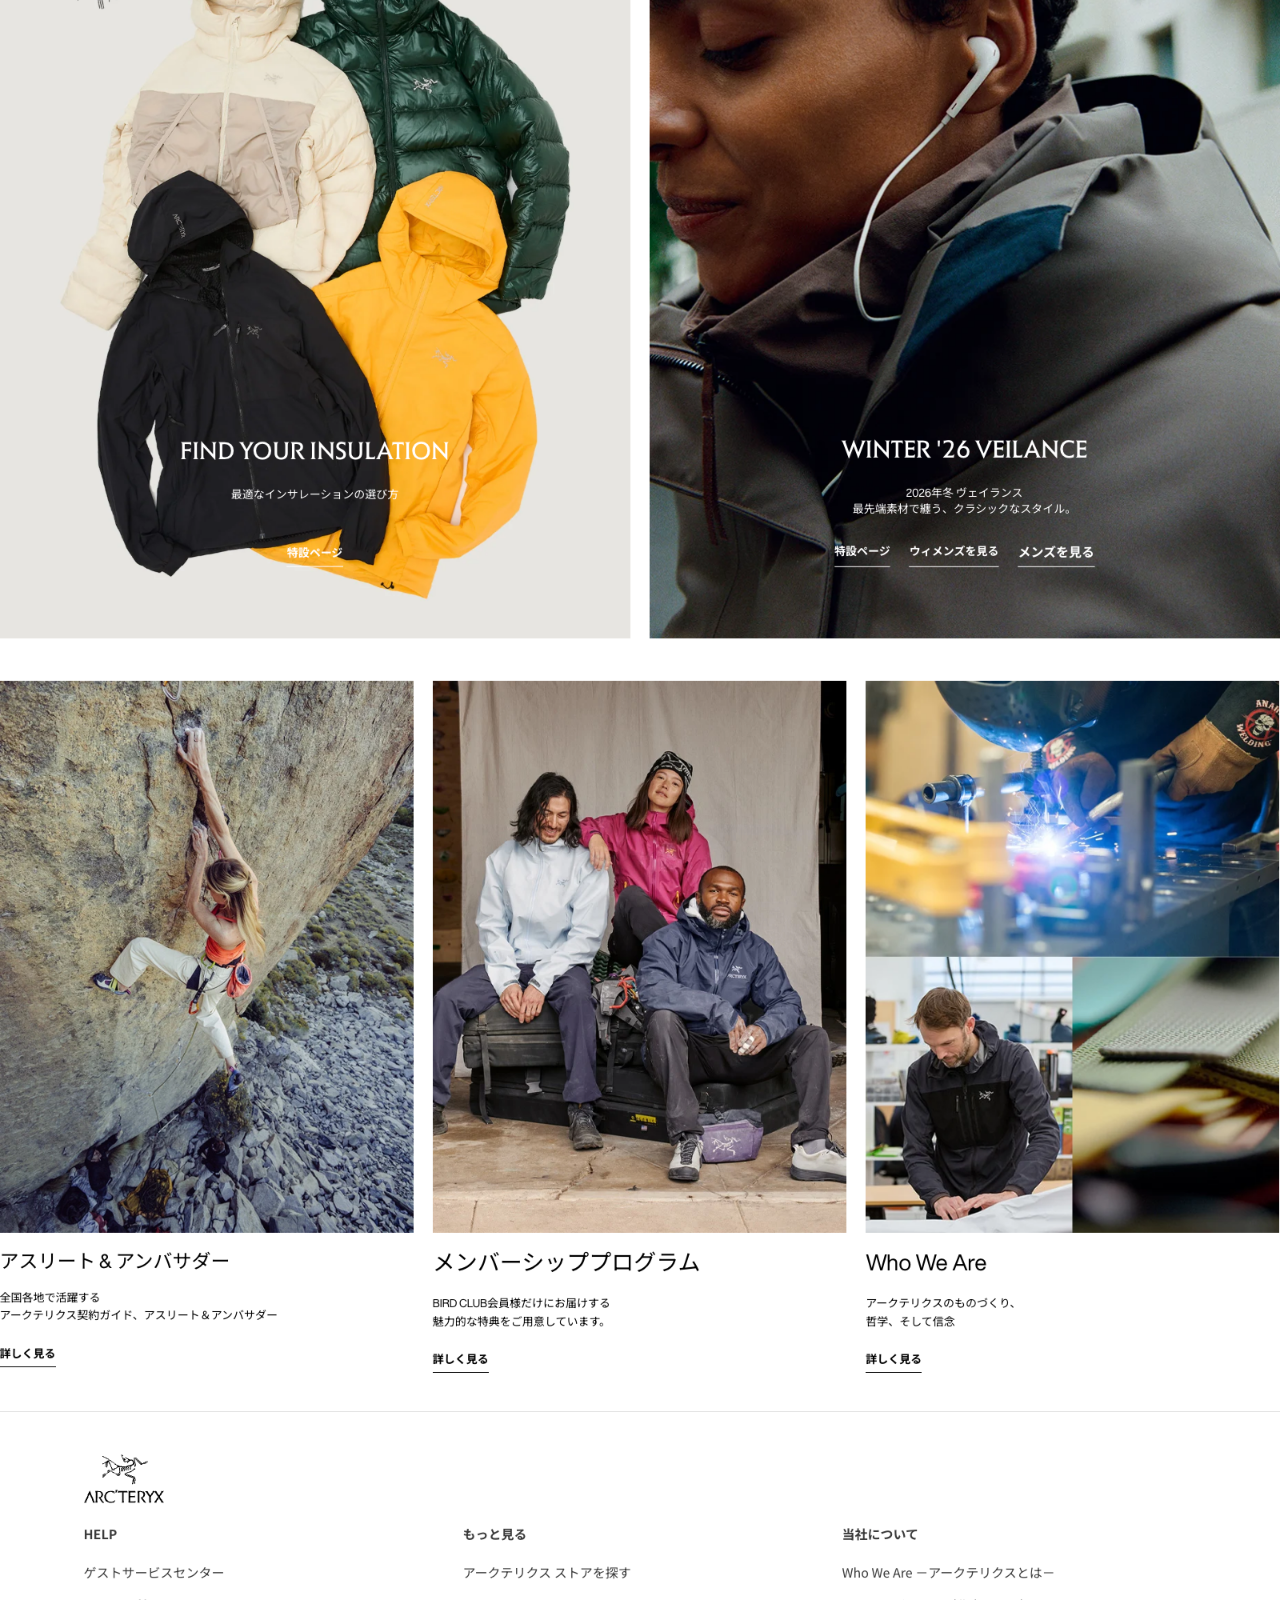
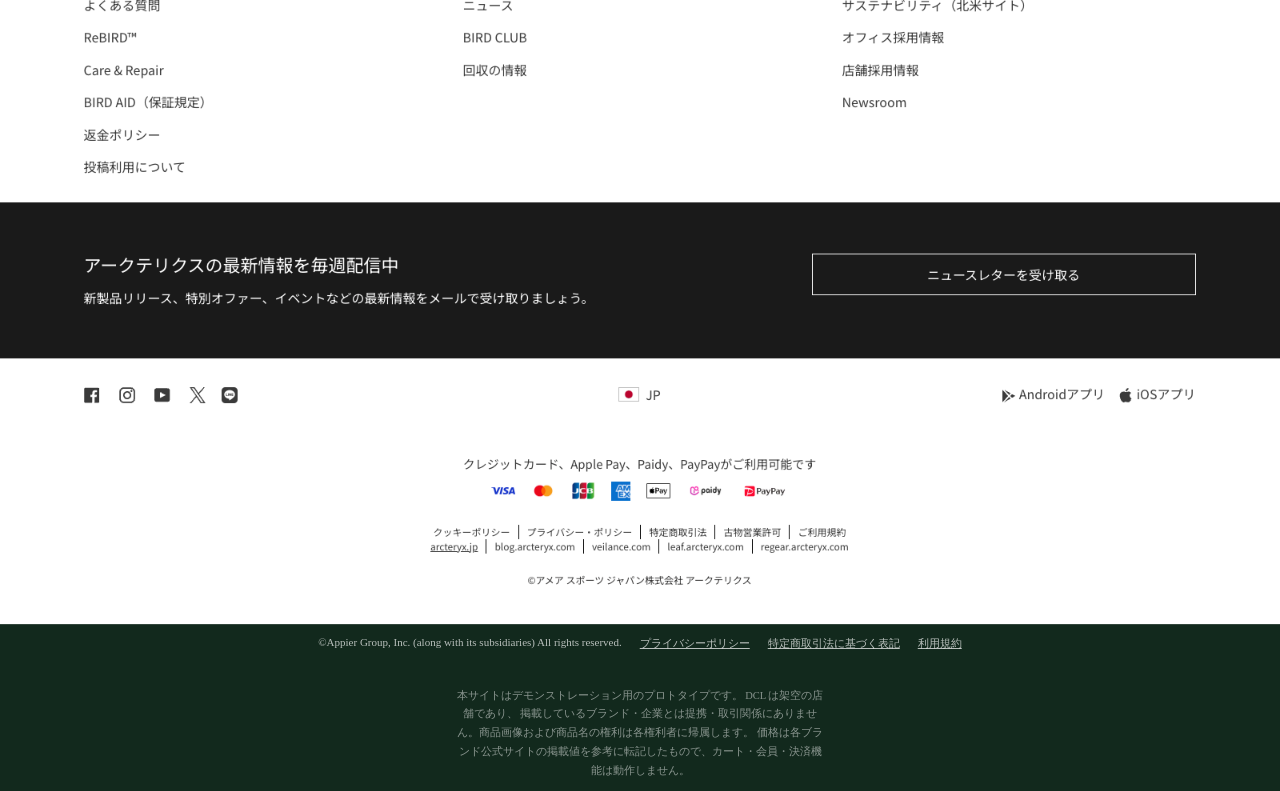
==== commit 5bb5387b: "Add CAL" ====
--- a/arc.html
+++ b/arc.html
@@ -124,7 +124,7 @@
 <footer class="footer">
   <div class="footer__bottom">
     <p class="footer__legal">
-      <span>Copyright © DCL. All rights reserved.</span>
+      <span>©Appier Group, Inc. (along with its subsidiaries) All rights reserved.</span>
       <span><a href="#">プライバシーポリシー</a></span>
       <span><a href="#">特定商取引法に基づく表記</a></span>
       <span><a href="#">利用規約</a></span>
